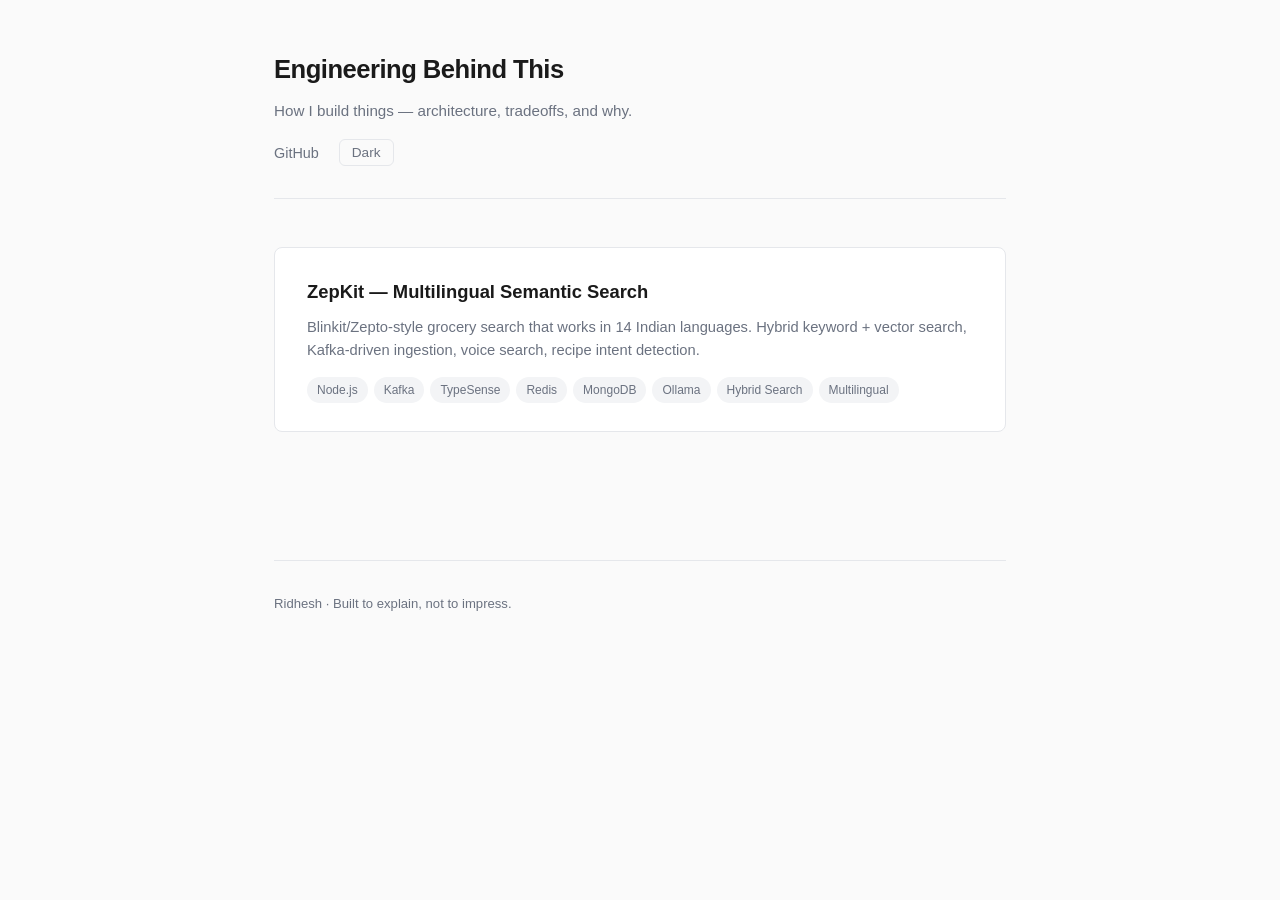
==== index.html @ ecf22b93 "Initial: engineering portfolio with ZepKit showcase Static site with dark/light mode, Mermaid archit" ====
<!DOCTYPE html>
<html lang="en">
<head>
  <meta charset="UTF-8">
  <meta name="viewport" content="width=device-width, initial-scale=1.0">
  <title>Engineering Behind This</title>
  <link rel="stylesheet" href="style.css">
  <script>
    (function(){
      var s = localStorage.getItem('theme') || (matchMedia('(prefers-color-scheme: dark)').matches ? 'dark' : 'light');
      document.documentElement.setAttribute('data-theme', s);
    })();
  </script>
</head>
<body>
  <div class="container">
    <header>
      <h1>Engineering Behind This</h1>
      <p>How I build things &mdash; architecture, tradeoffs, and why.</p>
      <nav>
        <a href="https://github.com/Ridhesh05" target="_blank">GitHub</a>
        <button class="theme-toggle" aria-label="Toggle theme"></button>
      </nav>
    </header>

    <main class="project-list">
      <a href="projects/zepkit.html" class="project-card">
        <h2>ZepKit &mdash; Multilingual Semantic Search</h2>
        <p>Blinkit/Zepto-style grocery search that works in 14 Indian languages. Hybrid keyword + vector search, Kafka-driven ingestion, voice search, recipe intent detection.</p>
        <div class="tags">
          <span class="tag">Node.js</span>
          <span class="tag">Kafka</span>
          <span class="tag">TypeSense</span>
          <span class="tag">Redis</span>
          <span class="tag">MongoDB</span>
          <span class="tag">Ollama</span>
          <span class="tag">Hybrid Search</span>
          <span class="tag">Multilingual</span>
        </div>
      </a>

      <!-- Add more project cards here -->
    </main>

    <footer>
      <p>Ridhesh &middot; Built to explain, not to impress.</p>
    </footer>
  </div>
  <script>
    var btn = document.querySelector('.theme-toggle');
    function setLabel() {
      btn.textContent = document.documentElement.getAttribute('data-theme') === 'dark' ? 'Light' : 'Dark';
    }
    setLabel();
    btn.addEventListener('click', function() {
      var next = document.documentElement.getAttribute('data-theme') === 'dark' ? 'light' : 'dark';
      document.documentElement.setAttribute('data-theme', next);
      localStorage.setItem('theme', next);
      setLabel();
    });
  </script>
</body>
</html>
---- style.css ----
*, *::before, *::after { box-sizing: border-box; margin: 0; padding: 0; }

/* ─── Light (default) ─── */
:root {
  --bg: #fafafa;
  --surface: #ffffff;
  --text: #1a1a1a;
  --muted: #6b7280;
  --accent: #2563eb;
  --border: #e5e7eb;
  --tag-bg: #f3f4f6;
  --code-bg: #f8f9fa;
  --radius: 8px;
}

/* ─── Dark ─── */
[data-theme="dark"] {
  --bg: #0f0f0f;
  --surface: #1a1a1a;
  --text: #e5e5e5;
  --muted: #9ca3af;
  --accent: #60a5fa;
  --border: #2a2a2a;
  --tag-bg: #252525;
  --code-bg: #1e1e1e;
}

body {
  font-family: -apple-system, BlinkMacSystemFont, 'Segoe UI', Inter, sans-serif;
  background: var(--bg);
  color: var(--text);
  line-height: 1.7;
  -webkit-font-smoothing: antialiased;
  transition: background 0.2s, color 0.2s;
}

.container { max-width: 780px; margin: 0 auto; padding: 0 24px; }

/* Theme toggle */
.theme-toggle {
  background: none;
  border: 1px solid var(--border);
  border-radius: 6px;
  color: var(--muted);
  cursor: pointer;
  font-size: 0.85rem;
  padding: 5px 12px;
  transition: border-color 0.15s, color 0.15s;
}
.theme-toggle:hover { border-color: var(--text); color: var(--text); }

/* Header */
header {
  padding: 48px 0 32px;
  border-bottom: 1px solid var(--border);
  margin-bottom: 48px;
}
header h1 { font-size: 1.6rem; font-weight: 700; letter-spacing: -0.02em; }
header p { color: var(--muted); margin-top: 6px; font-size: 0.95rem; }
header nav { margin-top: 16px; display: flex; gap: 20px; align-items: center; }
header nav a {
  color: var(--muted);
  text-decoration: none;
  font-size: 0.9rem;
  transition: color 0.15s;
}
header nav a:hover { color: var(--text); }

/* Project cards on index */
.project-list { display: flex; flex-direction: column; gap: 24px; padding-bottom: 80px; }

.project-card {
  background: var(--surface);
  border: 1px solid var(--border);
  border-radius: var(--radius);
  padding: 28px 32px;
  text-decoration: none;
  color: inherit;
  transition: border-color 0.15s, box-shadow 0.15s;
}
.project-card:hover {
  border-color: var(--accent);
  box-shadow: 0 2px 12px rgba(37, 99, 235, 0.08);
}
.project-card h2 { font-size: 1.15rem; font-weight: 600; margin-bottom: 8px; }
.project-card p { color: var(--muted); font-size: 0.92rem; line-height: 1.6; }

.tags { display: flex; flex-wrap: wrap; gap: 6px; margin-top: 14px; }
.tag {
  background: var(--tag-bg);
  color: var(--muted);
  font-size: 0.75rem;
  padding: 3px 10px;
  border-radius: 100px;
  font-weight: 500;
}

/* Project page */
.back {
  display: inline-block;
  color: var(--muted);
  text-decoration: none;
  font-size: 0.88rem;
  margin-bottom: 24px;
}
.back:hover { color: var(--text); }

.project-header { margin-bottom: 40px; }
.project-header h1 { font-size: 1.5rem; font-weight: 700; letter-spacing: -0.02em; }
.project-header .subtitle { color: var(--muted); margin-top: 8px; font-size: 0.95rem; }
.project-header .links { margin-top: 14px; display: flex; gap: 16px; }
.project-header .links a {
  font-size: 0.85rem;
  color: var(--accent);
  text-decoration: none;
  font-weight: 500;
}
.project-header .links a:hover { text-decoration: underline; }

section { margin-bottom: 48px; }
section h2 {
  font-size: 1.1rem;
  font-weight: 600;
  margin-bottom: 16px;
  padding-bottom: 8px;
  border-bottom: 1px solid var(--border);
}
section h3 { font-size: 0.95rem; font-weight: 600; margin: 20px 0 8px; }
section p, section li { font-size: 0.92rem; color: var(--text); }
section ul { padding-left: 20px; }
section li { margin-bottom: 6px; }
section li strong { color: var(--text); }

/* Architecture diagram */
.diagram-container {
  background: var(--surface);
  border: 1px solid var(--border);
  border-radius: var(--radius);
  padding: 24px;
  margin: 16px 0;
  overflow-x: auto;
}

/* Decision table */
.decision-table {
  width: 100%;
  border-collapse: collapse;
  font-size: 0.88rem;
  margin: 16px 0;
}
.decision-table th, .decision-table td {
  text-align: left;
  padding: 10px 14px;
  border-bottom: 1px solid var(--border);
}
.decision-table th {
  font-weight: 600;
  font-size: 0.82rem;
  text-transform: uppercase;
  letter-spacing: 0.04em;
  color: var(--muted);
}
.decision-table td:first-child { font-weight: 500; }

/* Data flow boxes */
.flow-step {
  background: var(--surface);
  border: 1px solid var(--border);
  border-radius: var(--radius);
  padding: 20px 24px;
  margin: 12px 0;
}
.flow-step .step-label {
  font-size: 0.75rem;
  font-weight: 600;
  text-transform: uppercase;
  letter-spacing: 0.05em;
  color: var(--accent);
  margin-bottom: 6px;
}

code {
  font-family: 'SF Mono', 'Fira Code', monospace;
  background: var(--code-bg);
  padding: 2px 6px;
  border-radius: 4px;
  font-size: 0.85em;
}

/* Footer */
footer {
  border-top: 1px solid var(--border);
  padding: 32px 0;
  margin-top: 48px;
  color: var(--muted);
  font-size: 0.82rem;
}
footer a { color: var(--muted); }

@media (max-width: 600px) {
  .container { padding: 0 16px; }
  header { padding: 32px 0 24px; }
  .project-card { padding: 20px; }
}
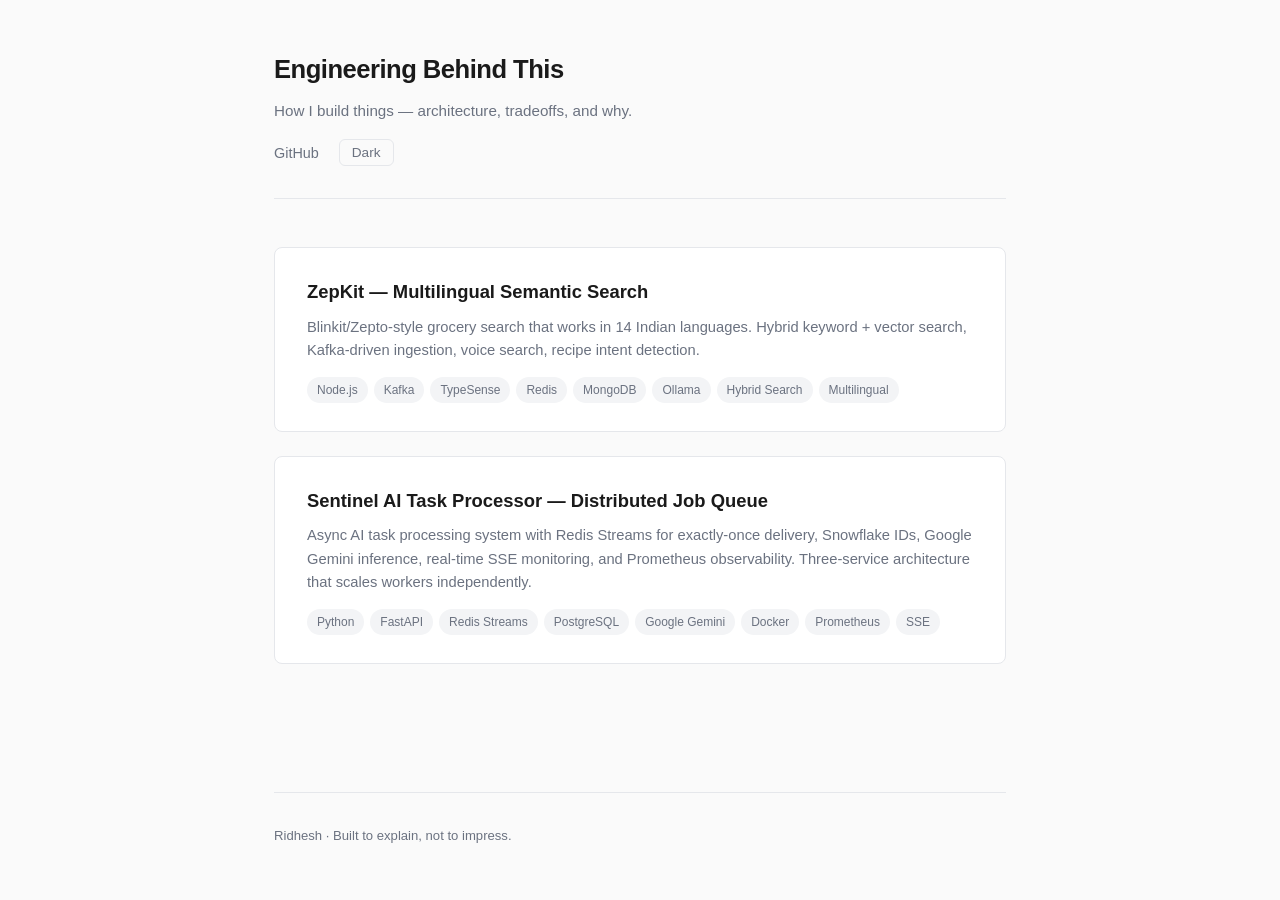
==== commit e488abf5: "add Sentinel AI Task Processor project and page" ====
--- a/index.html
+++ b/index.html
@@ -39,6 +39,21 @@
         </div>
       </a>
 
+      <a href="projects/sentinel.html" class="project-card">
+        <h2>Sentinel AI Task Processor &mdash; Distributed Job Queue</h2>
+        <p>Async AI task processing system with Redis Streams for exactly-once delivery, Snowflake IDs, Google Gemini inference, real-time SSE monitoring, and Prometheus observability. Three-service architecture that scales workers independently.</p>
+        <div class="tags">
+          <span class="tag">Python</span>
+          <span class="tag">FastAPI</span>
+          <span class="tag">Redis Streams</span>
+          <span class="tag">PostgreSQL</span>
+          <span class="tag">Google Gemini</span>
+          <span class="tag">Docker</span>
+          <span class="tag">Prometheus</span>
+          <span class="tag">SSE</span>
+        </div>
+      </a>
+
       <!-- Add more project cards here -->
     </main>
 
